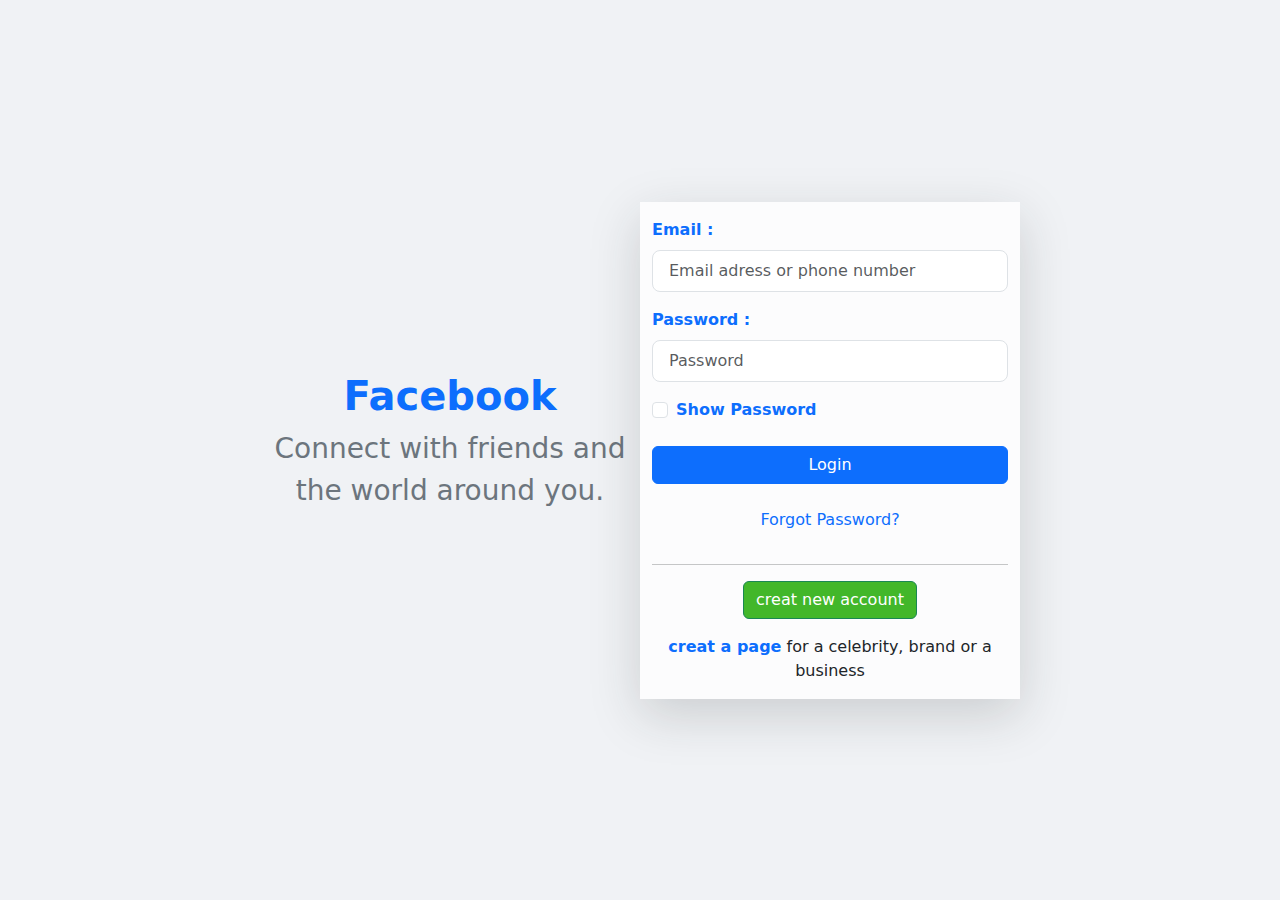
==== index.html @ 70349855 "first commit" ====
<!DOCTYPE html>
<html lang="en">
  <head>
    <meta charset="UTF-8" />
    <meta http-equiv="X-UA-Compatible" content="IE=edge" />
    <meta name="viewport" content="width=device-width, initial-scale=1.0" />
    <!-- icons -->
    <link rel="stylesheet" href="styles/all.css" />
    <!-- bootstrap -->
    <link rel="stylesheet" href="styles/bootstrap.min.css" />
    <!-- CSS -->
    <link rel="stylesheet" href="styles/style.css" />
    <title>Facebook-login</title>
  </head>
  <body>
    <div class="fb-div">
      <div class="container">
        <div class="row vh-100 justify-content-center align-items-center">
          <!-- left-text sec. start -->
          <div class="left-side col-xl-4 col-lg-4 col-md-5 text-sm-center">
            <h1 class="fw-bolder text-primary text-center">Facebook</h1>
            <p class="fs-3 text-secondary text-center">
              Connect with friends and the world around you.
            </p>
          </div>
          <!-- left-text sec. end -->

          <!--right-forum sec. start  -->
          <div
            class="right-side bg-light-subtle shadow-lg col-xl-4 d-flex flex-column"
          >
            <div class="email mt-3">
              <label
                for="formGroupExampleInput"
                class="form-labelc text-primary fw-bold emailLabel"
                >Email :</label
              >
              <input
                type="text"
                class="form-control form-control-lg fs-6 emailInput mt-2"
                id="formGroupExampleInput"
                placeholder="Email adress or phone number"
                title="Must Contain a Valid Domain"
              />
            </div>
            <div class="mb-3 mt-3">
              <label
                for="formGroupExampleInput2"
                class="form-label text-primary fw-bold passLabel"
                >Password :</label
              >
              <input
                type="password"
                class="form-control form-control-lg fs-6 passInput passInput"
                id="formGroupExampleInput2"
                placeholder="Password"
                title="Must Be More Than 8 Charcters"
              />
            </div>

            <div class="form-check text-primary fw-bolder mb-4">
              <input
                class="form-check-input showInput"
                type="checkbox"
                value=""
                id="flexCheckDefault"
              />
              <label class="form-check-label showLabel" for="flexCheckDefault">
                Show Password
              </label>
            </div>

            <button type="button" class="btn btn-primary mb-4">Login</button>
            <a href="" class="text-center text-decoration-none mb-3"
              >Forgot Password?</a
            >
            <hr />
            <form action="sign-up.html" onsubmit="return indexValidation()">
              <div class="btn-new d-flex justify-content-center">
                <button type="submit" class="btn btn-success new-btn mb-3">
                  creat new account
                </button>
              </div>
            </form>
            <p class="text-center">
              <a href="" class="text-decoration-none fw-bold">creat a page</a>
              for a celebrity, brand or a business
            </p>
          </div>
          <!--right-forum sec. end  -->
        </div>
      </div>
    </div>

    <script src="js/bootstrap.bundle.min.js"></script>
    <script src="./js/index.js"></script>
  </body>
</html>
---- styles/style.css ----
* {
  box-sizing: border-box;
  margin: 0px;
  padding: 0px;
}

body {
  background-color: #f0f2f5;
}

.right-side {
  min-height: 55vh;
  min-width: 30%;
}

/* @media screen and (max-width: 1399px) {
  .right-side {
    width: 40%;
  }
}

@media screen and (max-width: 1199px) {
  .right-side {
    width: 40%;
  }
}

@media screen and (max-width: 991px) {
  .right-side {
    width: 52%;
  }
}

@media screen and (max-width: 767px) {
  .right-side {
    width: 70%;
  }
}

@media screen and (max-width: 518px) {
  .right-side {
    width: 75%;
  }
}

@media screen and (max-width: 480px) {
  .right-side {
    width: 85%;
  }
} */

.new-btn {
  background-color: #42b72a;
}

.card {
  background-color: white;
}

.mydiv {
  min-width: 100%;
  text-align: center;
}

.green {
  color: green;
}

.red {
  color: red;
}
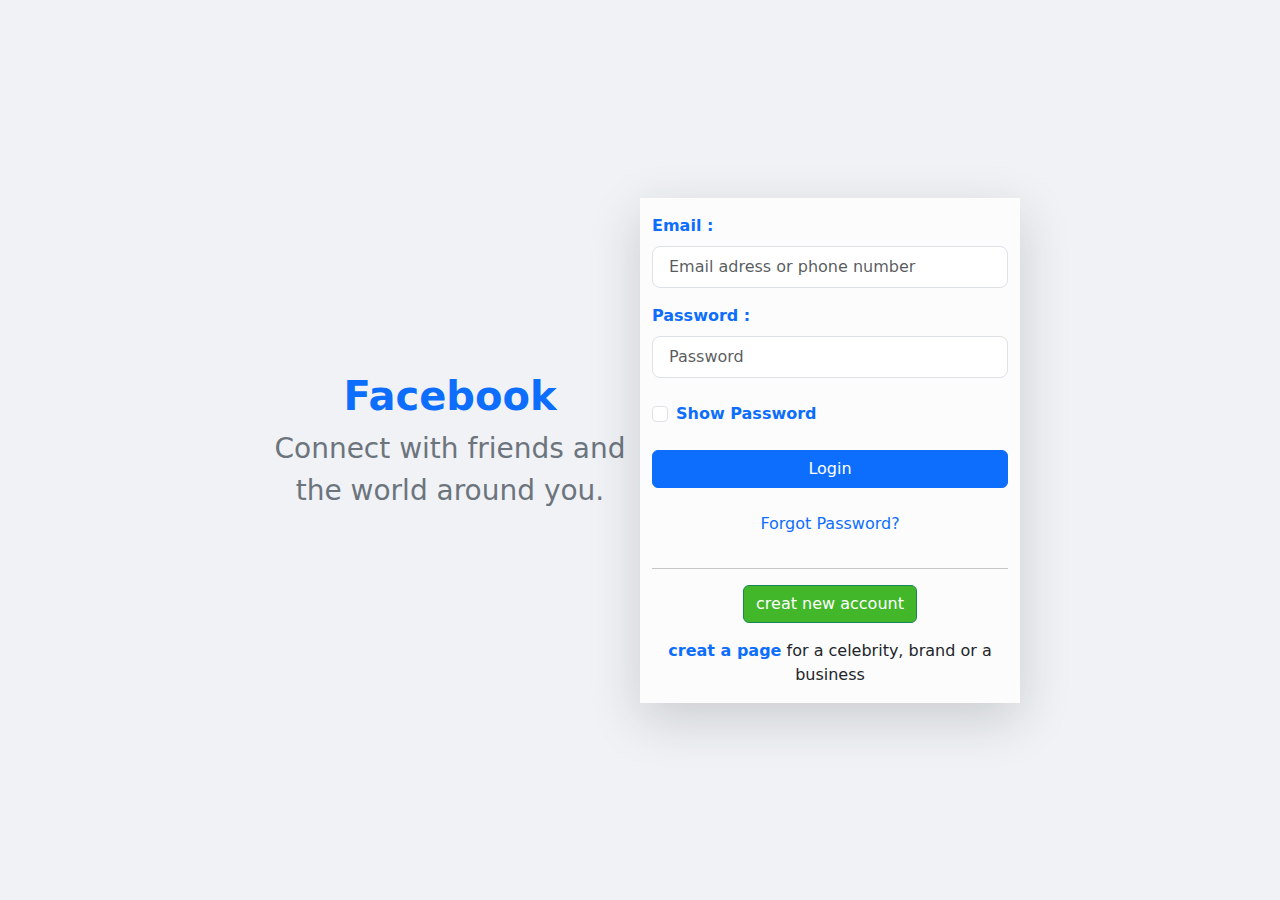
==== commit bd68a65a: "first commit" ====
--- a/index.html
+++ b/index.html
@@ -1,98 +1,104 @@
-<!DOCTYPE html>
-<html lang="en">
-  <head>
-    <meta charset="UTF-8" />
-    <meta http-equiv="X-UA-Compatible" content="IE=edge" />
-    <meta name="viewport" content="width=device-width, initial-scale=1.0" />
-    <!-- icons -->
-    <link rel="stylesheet" href="styles/all.css" />
-    <!-- bootstrap -->
-    <link rel="stylesheet" href="styles/bootstrap.min.css" />
-    <!-- CSS -->
-    <link rel="stylesheet" href="styles/style.css" />
-    <title>Facebook-login</title>
-  </head>
-  <body>
-    <div class="fb-div">
-      <div class="container">
-        <div class="row vh-100 justify-content-center align-items-center">
-          <!-- left-text sec. start -->
-          <div class="left-side col-xl-4 col-lg-4 col-md-5 text-sm-center">
-            <h1 class="fw-bolder text-primary text-center">Facebook</h1>
-            <p class="fs-3 text-secondary text-center">
-              Connect with friends and the world around you.
-            </p>
-          </div>
-          <!-- left-text sec. end -->
-
-          <!--right-forum sec. start  -->
-          <div
-            class="right-side bg-light-subtle shadow-lg col-xl-4 d-flex flex-column"
-          >
-            <div class="email mt-3">
-              <label
-                for="formGroupExampleInput"
-                class="form-labelc text-primary fw-bold emailLabel"
-                >Email :</label
-              >
-              <input
-                type="text"
-                class="form-control form-control-lg fs-6 emailInput mt-2"
-                id="formGroupExampleInput"
-                placeholder="Email adress or phone number"
-                title="Must Contain a Valid Domain"
-              />
-            </div>
-            <div class="mb-3 mt-3">
-              <label
-                for="formGroupExampleInput2"
-                class="form-label text-primary fw-bold passLabel"
-                >Password :</label
-              >
-              <input
-                type="password"
-                class="form-control form-control-lg fs-6 passInput passInput"
-                id="formGroupExampleInput2"
-                placeholder="Password"
-                title="Must Be More Than 8 Charcters"
-              />
-            </div>
-
-            <div class="form-check text-primary fw-bolder mb-4">
-              <input
-                class="form-check-input showInput"
-                type="checkbox"
-                value=""
-                id="flexCheckDefault"
-              />
-              <label class="form-check-label showLabel" for="flexCheckDefault">
-                Show Password
-              </label>
-            </div>
-
-            <button type="button" class="btn btn-primary mb-4">Login</button>
-            <a href="" class="text-center text-decoration-none mb-3"
-              >Forgot Password?</a
-            >
-            <hr />
-            <form action="sign-up.html" onsubmit="return indexValidation()">
-              <div class="btn-new d-flex justify-content-center">
-                <button type="submit" class="btn btn-success new-btn mb-3">
-                  creat new account
-                </button>
-              </div>
-            </form>
-            <p class="text-center">
-              <a href="" class="text-decoration-none fw-bold">creat a page</a>
-              for a celebrity, brand or a business
-            </p>
-          </div>
-          <!--right-forum sec. end  -->
-        </div>
-      </div>
-    </div>
-
-    <script src="js/bootstrap.bundle.min.js"></script>
-    <script src="./js/index.js"></script>
-  </body>
-</html>
+<!DOCTYPE html>
+<html lang="en">
+  <head>
+    <meta charset="UTF-8" />
+    <meta http-equiv="X-UA-Compatible" content="IE=edge" />
+    <meta name="viewport" content="width=device-width, initial-scale=1.0" />
+    <!-- icons -->
+    <link rel="stylesheet" href="styles/all.css" />
+    <!-- bootstrap -->
+    <link rel="stylesheet" href="styles/bootstrap.min.css" />
+    <!-- CSS -->
+    <link rel="stylesheet" href="styles/style.css" />
+    <title>Facebook-login</title>
+  </head>
+  <body>
+    <div class="fb-div">
+      <div class="container">
+        <div class="row vh-100 justify-content-center align-items-center">
+          <!-- left-text sec. start -->
+          <div class="left-side col-xl-4 col-lg-4 col-md-5 text-sm-center">
+            <h1 class="fw-bolder text-primary text-center">Facebook</h1>
+            <p class="fs-3 text-secondary text-center">
+              Connect with friends and the world around you.
+            </p>
+          </div>
+          <!-- left-text sec. end -->
+
+          <!--right-forum sec. start  -->
+          <div
+            class="right-side bg-light-subtle shadow-lg col-xl-4 d-flex flex-column"
+          >
+            <div class="email mt-3">
+              <label
+                for="formGroupExampleInput"
+                class="form-labelc text-primary fw-bold emailLabel"
+                >Email :</label
+              >
+              <input
+                type="text"
+                class="form-control form-control-lg fs-6 emailInput mt-2"
+                id="formGroupExampleInput"
+                placeholder="Email adress or phone number"
+                title="Must Contain a Valid Domain"
+              />
+            </div>
+            <div class="mb-3 mt-3">
+              <label
+                for="formGroupExampleInput2"
+                class="form-label text-primary fw-bold passLabel"
+                >Password :</label
+              >
+              <input
+                type="password"
+                class="form-control form-control-lg fs-6 passInput"
+                id="formGroupExampleInput2"
+                placeholder="Password"
+                title="Must Be More Than 8 Charcters"
+              />
+              <div class="div mt-2"></div>
+            </div>
+
+            <div class="form-check text-primary fw-bolder mb-4">
+              <input
+                class="form-check-input showInput"
+                type="checkbox"
+                value=""
+                id="flexCheckDefault"
+              />
+              <label class="form-check-label showLabel" for="flexCheckDefault">
+                Show Password
+              </label>
+            </div>
+            <button
+              type="button"
+              class="btn btn-primary mb-4"
+              onclick="return indexValidation()"
+            >
+              Login
+            </button>
+            <a href="" class="text-center text-decoration-none mb-3"
+              >Forgot Password?</a
+            >
+            <hr />
+            <form action="sign-up.html">
+              <div class="btn-new d-flex justify-content-center">
+                <button type="submit" class="btn btn-success new-btn mb-3">
+                  creat new account
+                </button>
+              </div>
+            </form>
+            <p class="text-center">
+              <a href="" class="text-decoration-none fw-bold">creat a page</a>
+              for a celebrity, brand or a business
+            </p>
+          </div>
+          <!--right-forum sec. end  -->
+        </div>
+      </div>
+    </div>
+
+    <script src="js/bootstrap.bundle.min.js"></script>
+    <script src="js/index.js"></script>
+  </body>
+</html>
